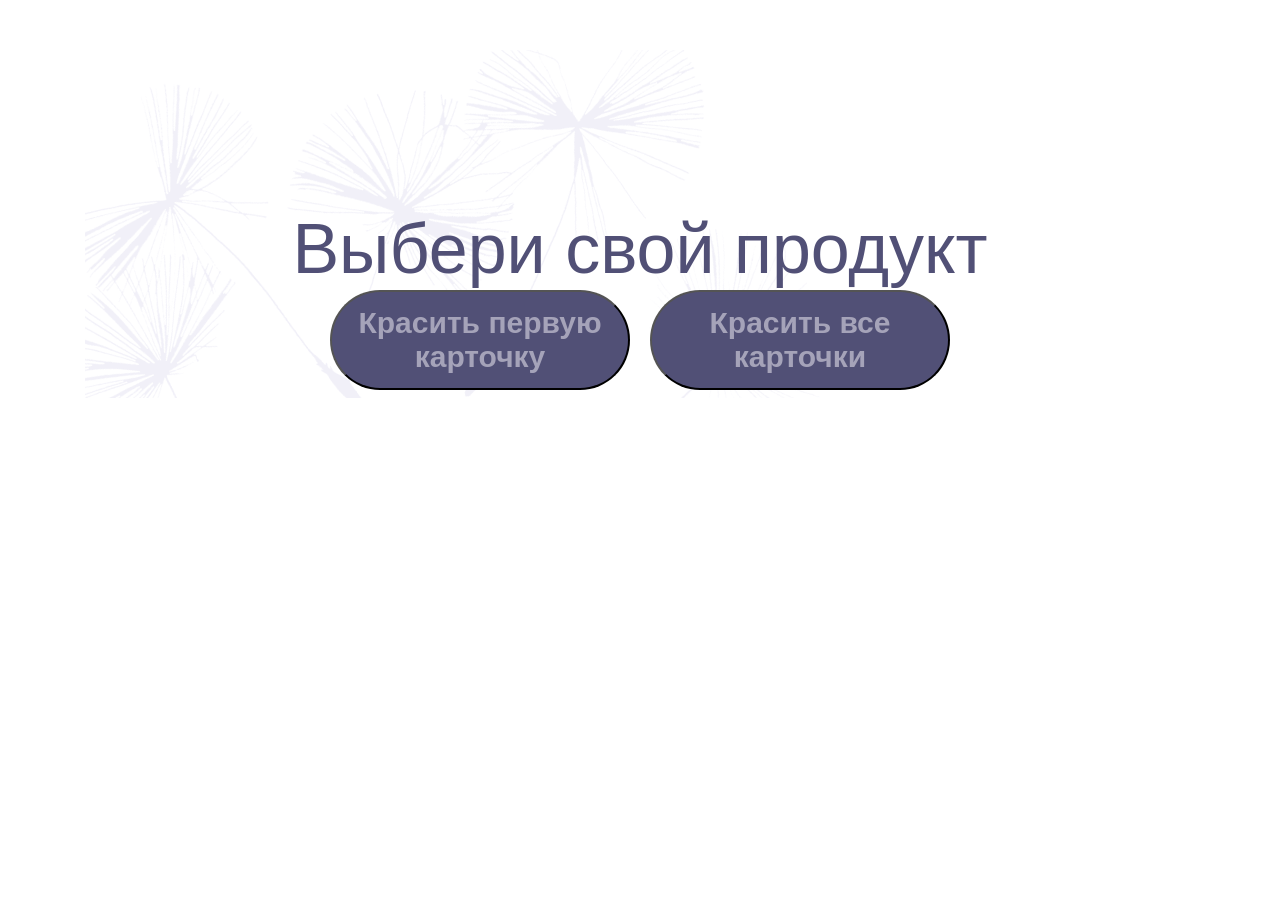
==== index.html @ 067d7fb9 "изменил подход указание пути для фотографии и исправил остальные ошибки" ====
<!DOCTYPE html> 
<html lang="ru">
<head>
    <meta charset="UTF-8">
    <meta name="viewport" content="width=device-width, initial-scale=1.0">
    <title>ПРОДУКТЫ</title>
    <link rel="stylesheet" href="style.css">
</head>

<body>
    <div class="media">
        <div class="header">
            <div class="media__dandelions"></div>
            <h1 class="title">Выбери свой продукт</h1>
        </div>
        <div class="media__button-container button-container">
            <button class="button-container__color-the-first-card button">Красить первую карточку</button>
            <button class="button-container__color-all-cards button">Красить все карточки</button>
        </div>
        <div class="container"></div>
        
        <template id="template">
            <div class="container__card card card-one">
                <img class="card__productimage" src="images/moisturizing-mousse.jpg" alt="Продукт 1">
                <p class="card__category"></p>
                <h2 class="card__name"></h2>
                <p class="card__description"></p>
                <div class="card__ingredient-box ingredient-box">
                    <span class="ingredient-box__ingredient-text"></span>
                    <ul class="ingredient-box__ingredient-list ingredient-list">
                    </ul>
                </div>
                <div class="card__price-box price-box">
                    <b class="price-box__text">Цена</b>
                    <span class="price-box__cost"></span>
                </div>
            </div>
        </template>
    </div>
    <script src="main.js"></script>
    <script src="homework-7.js"></script>
    <script src="homework-8.js"></script>
    <script src="homework-9.js" type="module"></script>
    <script src="homework-10.js" type="module"></script>
</body>
---- style.css ----
body {
    display: flex;
    justify-content: center;
    font-family: 'Montserrat', sans-serif;
    font-size: 13px;
    font-weight: 400;
    color: #515076;
    width: fit-content;
    padding: 0 85px 116px 85px;
    margin: auto;
    line-height: 18px;
}

.title {
    text-align: center;
    line-height: 78px;
    font-size: 70px;
    font-weight: 400;
    margin-top: 210px;
    margin-bottom: 110px;
    position: relative;
    z-index: 1;
}

.media {
    margin: auto 0;
    overflow: hidden;
    position: relative;
}

.media__dandelions {
    background-image: url("images/dandelions.png");
    background-repeat: no-repeat;
    position: absolute;
    top: 0;
    left: -40px;
    margin-top: 50px;
    width: 790px;
    height: 697px;
}

.button-container {
    display: flex;
    justify-content: center;
    gap: 20px;
    width: 1110px;
    position: absolute;
    z-index: 2;
    top: 290px;
}

.button {
    background-color: #515076;
    color: #A5A3B9;
    cursor: pointer;
    height: 100px;
    width: 300px;
    border-radius: 99px;
    font-weight: bold;
    font-size: 30px;
}

.button:active {
    color: #c3c1d7;
    background-color: #7d7bb3;
    border: 4px solid #515076;
}

.container {
    display: flex;
    flex-wrap: wrap;
    gap: 45px;
    width: 1110px;
    box-sizing: content-box;
    justify-content: center;
    flex: 0 0 33%;
    overflow: hidden;
    z-index: 1;
}

.container__card {
    display: flex;
    flex-direction: column;
    box-sizing: border-box;
    background-color: #F7F7FA;
    padding: 25px;
    width: 340px;
    z-index: 1;
    box-shadow: 2px 2px 10px 0 #5150761A;
}

.card__productimage {
    margin: 0 0 30px 0;
    box-sizing: content-box;
    width: 290px;
    height: 245px;
}

.card__category {
    color: #A5A3B9;
    margin: 0 0 5px 0;
    line-height: 24px;
    font-size: 12px;
    font-weight: 400;
}

.card__name {
    line-height: 27px;
    font-size: 20px;
    font-weight: 700;
    margin: 0 0 5px 0;
    color: rgba(81, 80, 118, 1);
}

.card__description {
    line-height: 18px;
    font-size: 13px;
    font-weight: 400px;
    margin: 0 0 15px 0;
}

.ingredient-box {
    padding: 0 38px 0 0;
}

.ingredient-box__ingredient-text {
    display: block;
    margin-bottom: 5px;
}

.ingredient-list {
    padding: 0;
    margin: 0 0 25px 0;
    list-style-type: circle;
    list-style-position: inside;
}

.ingredient-list__component {
    margin: 0 0 5px 0;
}

.ingredient-list__component:last-child {
    margin-bottom: 25px;
}

.price-box {
    display: flex;
    justify-content: space-between;
    font-size: 20px;
    line-height: 24px;
    margin-top: auto;
}

.price-box__text {
    font-weight: 700;
    line-height: 24px;
    font-size: 20px;
}

.price-box__cost {
    font-weight: 400;
    line-height: 24px;
    font-size: 20px;
}

.yellow-background {
    background-color: yellow;
}

.tomato-background {
    background-color: tomato;
}
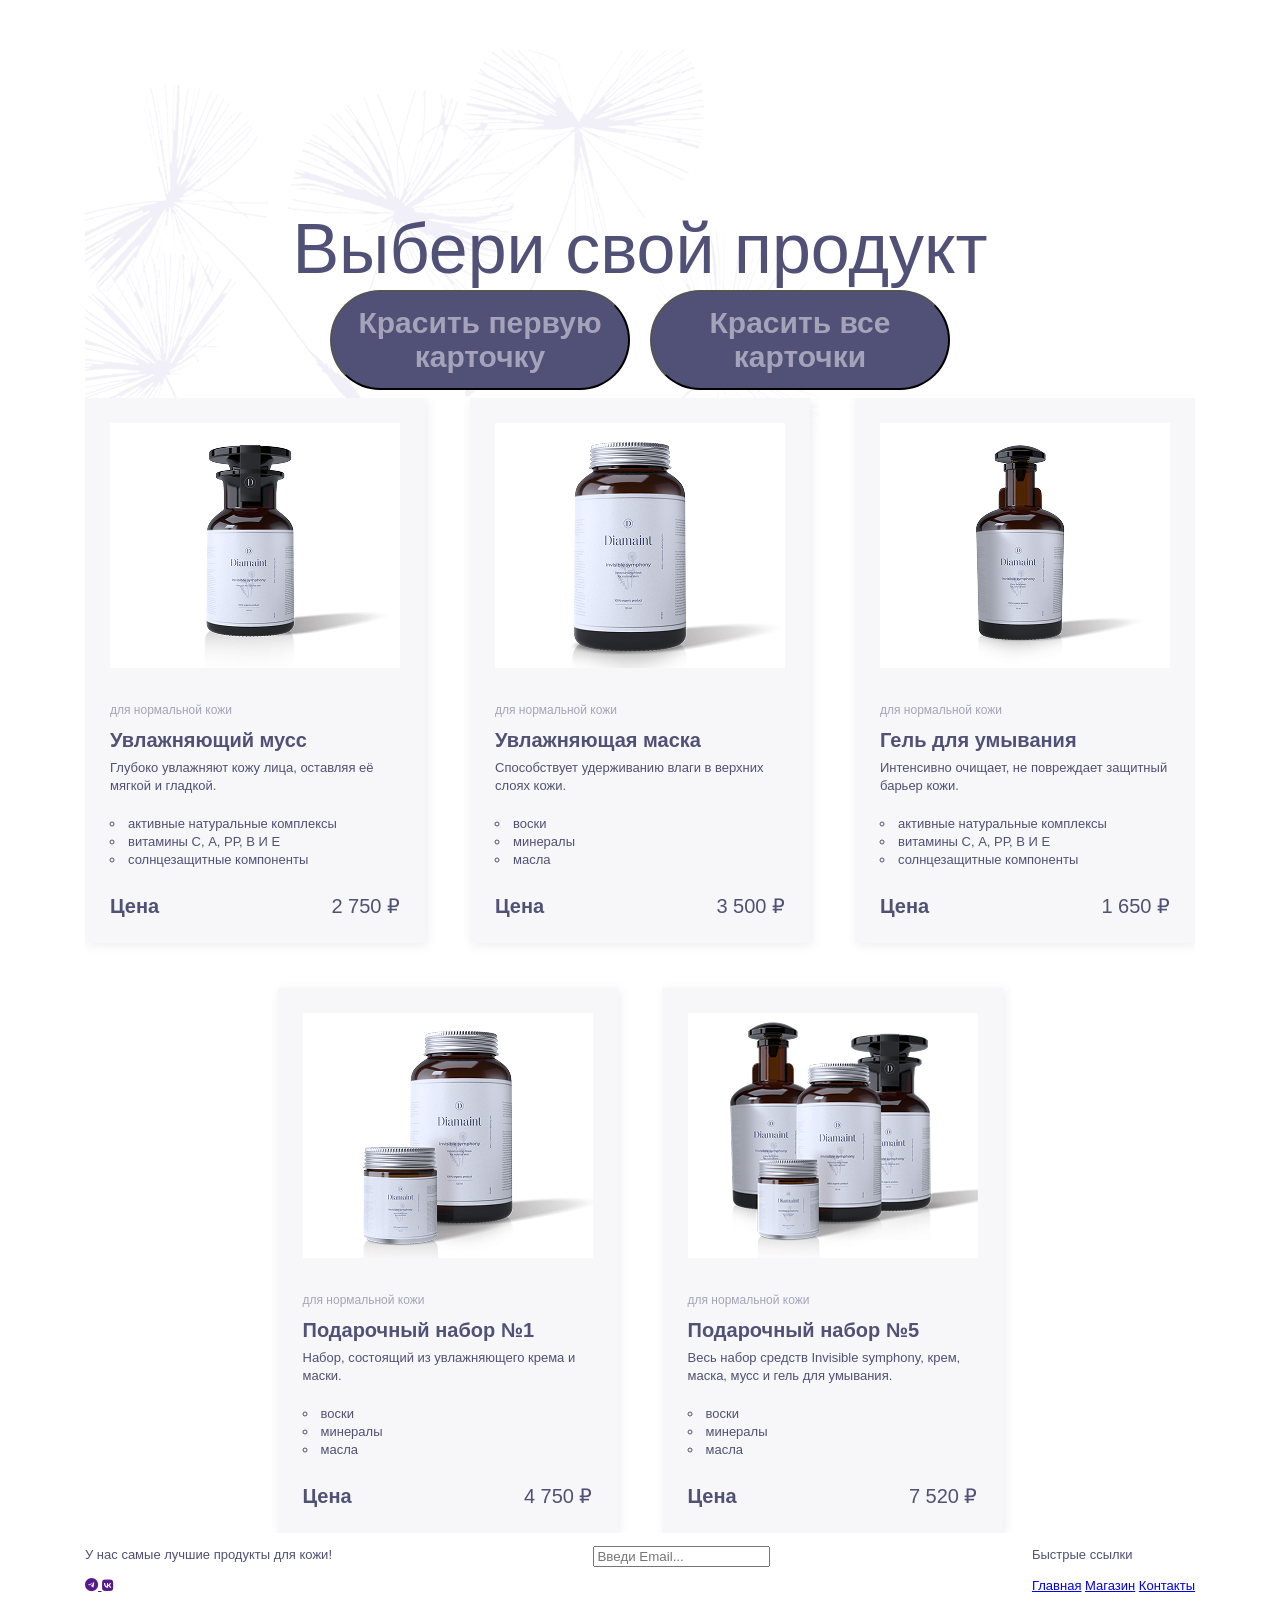
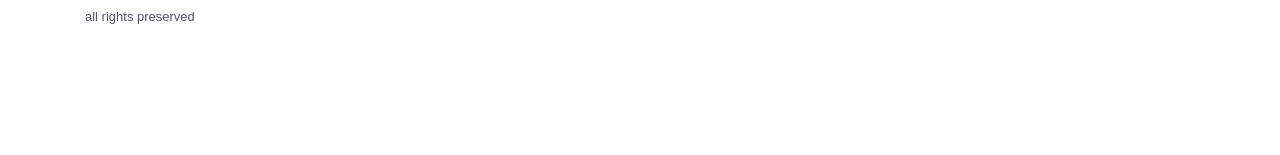
==== commit 5301275e: "первый коммит" ====
--- a/index.html
+++ b/index.html
@@ -5,6 +5,7 @@
     <meta name="viewport" content="width=device-width, initial-scale=1.0">
     <title>ПРОДУКТЫ</title>
     <link rel="stylesheet" href="style.css">
+    <link rel="stylesheet" href="https://cdnjs.cloudflare.com/ajax/libs/font-awesome/6.5.1/css/all.min.css">
 </head>
 
 <body>
@@ -37,9 +38,40 @@
             </div>
         </template>
     </div>
+    <footer class="footer">
+        <section class="footer__sectiion">
+            <article class="footer__information">
+                <p class="footer__title"></p>
+                <p class="footer__description">У нас самые лучшие продукты для кожи!</p>
+                <a href="">
+                    <i class="fa-brands fa-telegram fa-solid"></i>
+                </a>
+                <a href="">
+                    <i class="fa-brands fa-vk"></i>
+                </a>
+            </article>
+
+            <article class="footer__subscription">
+                <p class="footer__newsletter"></p>
+                <input type="email" placeholder="Введи Email...">
+
+            </article>
+
+            <article>
+                <nav class="footer-nav">
+                    <p class="footer-nav__title">Быстрые ссылки</p>
+                    <a class="link" href="#">Главная</a>
+                    <a class="link" href="#">Магазин</a>
+                    <a class="link" href="#">Контакты</a>
+                </nav>
+            </article>
+        </section>
+        <p class="footer__copiright">all rights preserved</p>
+    </footer>
     <script src="main.js"></script>
     <script src="homework-7.js"></script>
     <script src="homework-8.js"></script>
     <script src="homework-9.js" type="module"></script>
     <script src="homework-10.js" type="module"></script>
+    <script src="homework-10.js" type="module"></script>
 </body>
--- a/style.css
+++ b/style.css
@@ -1,6 +1,7 @@
 body {
     display: flex;
     justify-content: center;
+    flex-direction: column;
     font-family: 'Montserrat', sans-serif;
     font-size: 13px;
     font-weight: 400;
@@ -169,4 +170,11 @@
 
 .tomato-background {
     background-color: tomato;
-}+}
+
+
+.footer__sectiion {
+    display: flex;
+    justify-content: space-between;
+}
+
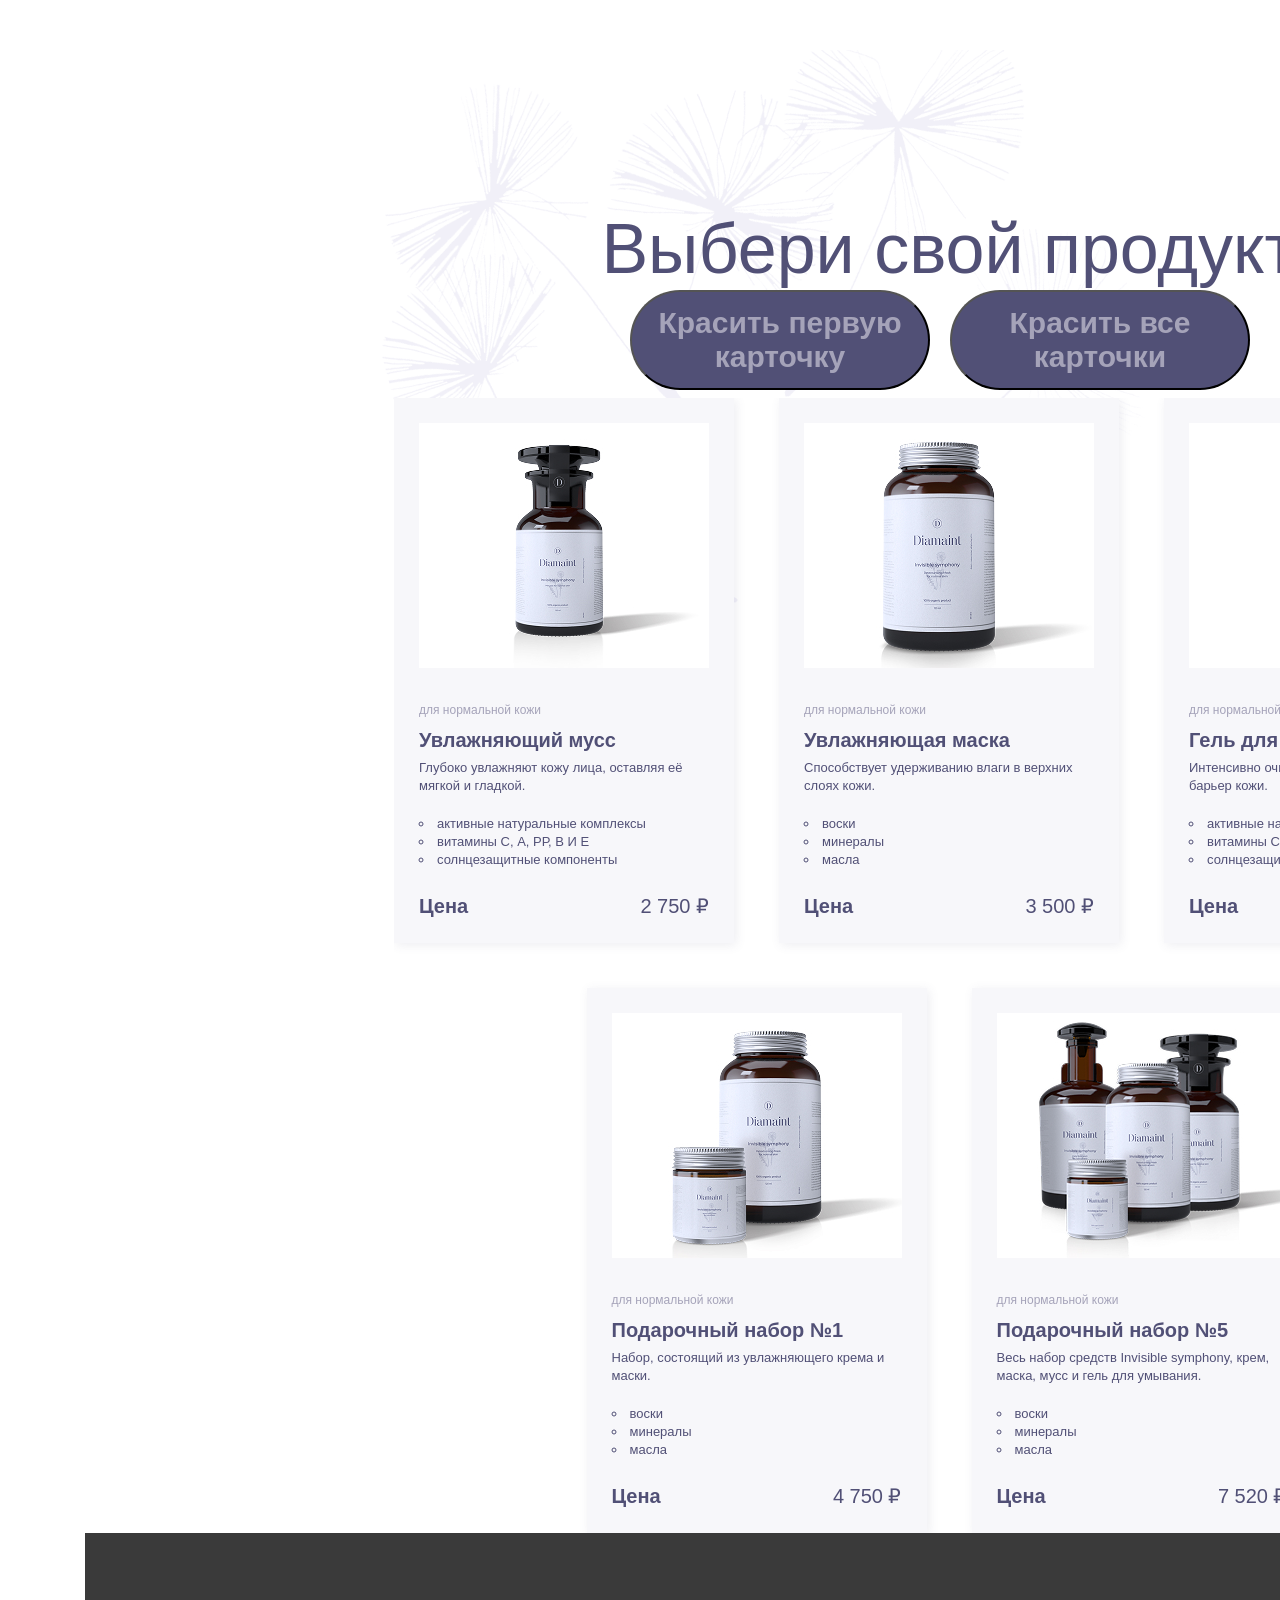
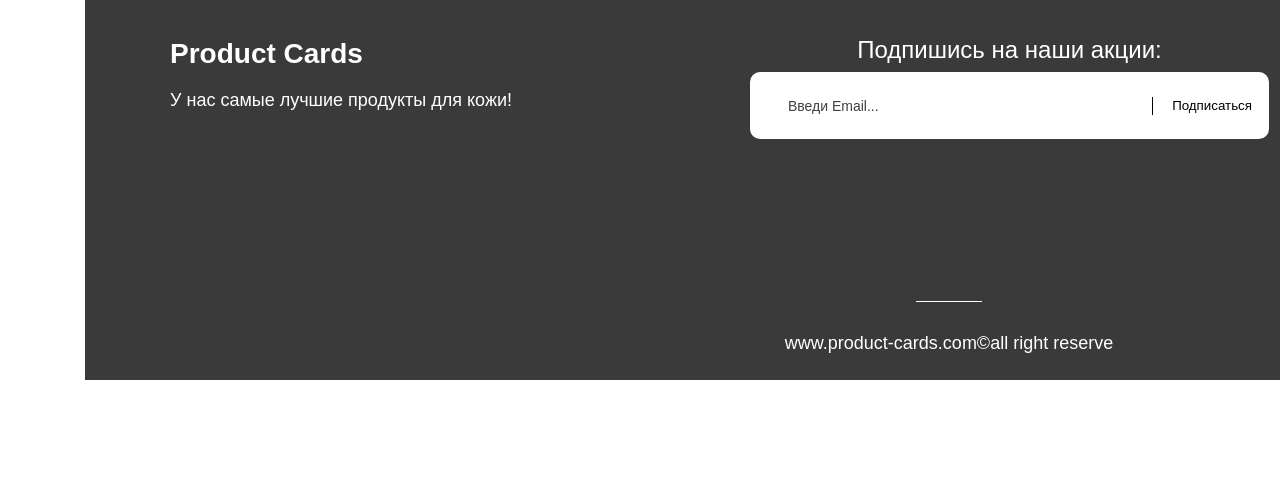
==== commit 87efd2e0: "добавил футер и модальное окно" ====
--- a/index.html
+++ b/index.html
@@ -5,6 +5,7 @@
     <meta name="viewport" content="width=device-width, initial-scale=1.0">
     <title>ПРОДУКТЫ</title>
     <link rel="stylesheet" href="style.css">
+    <link rel="stylesheet" href="modal.css">
     <link rel="stylesheet" href="https://cdnjs.cloudflare.com/ajax/libs/font-awesome/6.5.1/css/all.min.css">
 </head>
 
@@ -13,6 +14,7 @@
         <div class="header">
             <div class="media__dandelions"></div>
             <h1 class="title">Выбери свой продукт</h1>
+            <button class="regisrtation-button">Регистрация</button>
         </div>
         <div class="media__button-container button-container">
             <button class="button-container__color-the-first-card button">Красить первую карточку</button>
@@ -39,39 +41,95 @@
         </template>
     </div>
     <footer class="footer">
-        <section class="footer__sectiion">
-            <article class="footer__information">
-                <p class="footer__title"></p>
+        <section class="footer__section">
+            <div class="footer__information">
+                <p class="footer__title">Product Cards</p>
                 <p class="footer__description">У нас самые лучшие продукты для кожи!</p>
-                <a href="">
-                    <i class="fa-brands fa-telegram fa-solid"></i>
+                <a href="#">
+                    <img class="footer__telegram-logo logo" src="images/telegram-logo.png"></img>
                 </a>
-                <a href="">
-                    <i class="fa-brands fa-vk"></i>
+                <a href="#">
+                    <img class="footer__wk-logo logo" src="images/wk-logo.png"></img>
                 </a>
-            </article>
+            </div>
 
-            <article class="footer__subscription">
-                <p class="footer__newsletter"></p>
-                <input type="email" placeholder="Введи Email...">
+            <div class="footer__subscription">
+                <p class="footer__newsletter">Подпишись на наши акции:</p>
+                <form class="footer__form" action="">
+                    <input id="input" type="text" placeholder="Введи Email...">
+                    <button type="submit" class="footer__button">Подписаться</button>
+                </form> 
+                <p class="footer__error-massage"></p>
+            </div>
 
-            </article>
 
-            <article>
                 <nav class="footer-nav">
                     <p class="footer-nav__title">Быстрые ссылки</p>
                     <a class="link" href="#">Главная</a>
                     <a class="link" href="#">Магазин</a>
                     <a class="link" href="#">Контакты</a>
                 </nav>
-            </article>
+
         </section>
-        <p class="footer__copiright">all rights preserved</p>
+        <p class="footer__copyright">www.product-cards.com©all right reserve</p>
     </footer>
+
+    <div class="big-container">
+        <div class="modal">
+            <button class="modal__exit-button">x</button>
+            <form class="modal__form" action="">
+            <p class="modal__title">Создание аккаунта</p>
+            <p class="modal__title-description">Наполните форму ниже чтобы зарегистрироваться</p>
+            <div>
+                <p class="modal__description-of-input">Имя</p>
+                <input name="userName" placeholder="Умар" class="inputs" type="text" required>
+            </div>
+                    
+            <div>
+                <p class="modal__description-of-input">Фамилия</p>
+                <input name="surname" placeholder="Умаров" class="inputs" type="text" required>
+            </div>
+
+            <div>
+                <p class="modal__description-of-input">Дата рождение</p>
+                <input name="birthday" class="inputs" type="date" required min="1930-01-01" max="2020-01-01">
+            </div>
+
+            <div>
+                <p class="modal__description-of-input">Электроння почта</p>
+                <input name="email" placeholder="umar@gmail.com" class="inputs" type="email" required>
+            </div>
+
+            <div>
+                <p class="modal__description-of-input">Логин</p>
+                <input name="login" class="inputs" type="text" required minlength="3" maxlength="20">
+            </div>
+
+            <div>
+                <p class="modal__description-of-input">Пароль</p>
+                <p class="incorrect-password error-message-password"></p>
+                <input name="password" class="inputs password" type="password" required minlength="6" maxlength="20">
+            </div>
+
+            <div>
+                <p class="modal__description-of-input">Повторите пароль</p>
+                <p class="incorrect-repeat-password error-message-password2"></p>
+                <input class="inputs repeat-password" type="password" required minlength="6" maxlength="20">
+            </div>
+
+            <button class="modal__registr-btn" type="submit">Зарегистрироваться</button>
+
+            </form>
+        </div>
+    </div>
+
+    <div class="overlay"></div>
+
     <script src="main.js"></script>
     <script src="homework-7.js"></script>
     <script src="homework-8.js"></script>
     <script src="homework-9.js" type="module"></script>
     <script src="homework-10.js" type="module"></script>
     <script src="homework-10.js" type="module"></script>
+    <script src="homework-11.js" type="module"></script>
 </body>
--- a/style.css
+++ b/style.css
@@ -34,7 +34,7 @@
     background-repeat: no-repeat;
     position: absolute;
     top: 0;
-    left: -40px;
+    left: 280px;
     margin-top: 50px;
     width: 790px;
     height: 697px;
@@ -42,6 +42,7 @@
 
 .button-container {
     display: flex;
+    margin-left: 300px;
     justify-content: center;
     gap: 20px;
     width: 1110px;
@@ -72,6 +73,7 @@
     flex-wrap: wrap;
     gap: 45px;
     width: 1110px;
+    margin: auto;
     box-sizing: content-box;
     justify-content: center;
     flex: 0 0 33%;
@@ -172,9 +174,167 @@
     background-color: tomato;
 }
 
-
-.footer__sectiion {
-    display: flex;
+.footer {
+    display: flex;
+    flex-direction: column;
+    justify-content: flex-end;
+    background-color: rgba(58, 58, 58, 1);
+    color: rgba(255, 255, 255, 1);
+    font-weight: 400;
+    font-size: 18px;
+    height: 447px;
+    width: 1728px;
+}
+.footer__section {
+    display: flex;
+    margin-left: 85px;
+    margin-top: 85px;
+    margin-bottom: 135px;
+    padding-right: 75px;
     justify-content: space-between;
 }
 
+
+input {
+    width: 477px;
+    height: 61px;
+    border-radius: 10px;
+    border: 0;
+    font-size: 14px;
+    padding-left: 36px;
+    border: 2px solid rgb(255, 255, 255);
+    outline: none;
+}
+
+.input-error {
+    border: 2px solid red;
+}
+
+input::placeholder {
+    font-size: 14px;
+    font-weight: 500px;
+    color: rgba(0, 0, 0, 0.75);
+}
+
+.footer__form {
+    display: flex;
+    flex-direction: column;
+    align-items: center;
+    justify-content: center;
+    position: relative;
+}
+
+.footer__button {
+    position: absolute;
+    right: 0;
+    height: 63px;
+    padding-right: 15px;
+    padding-left: 20px;
+    border-radius: 10px;
+    border: 0;
+    margin: 0 2px 0 0;
+    background-color: rgba(255, 255, 255, 1);
+}
+
+.footer__button::before {
+    content:"";
+    position: absolute;
+    left: 0;
+    top: 50%;
+    transform: translateY(-50%);
+    height: 18px;
+    width: 1px;
+    background-color: rgba(0, 0, 0, 1);
+}
+
+.footer__subscription {
+    display: flex;
+    flex-direction: column;
+    align-items: center;
+    position: absolute;
+    left: 750px;
+}
+
+.footer__newsletter {
+    font-size: 24px;
+    font-weight: 400;
+    margin-bottom: 13px;
+}
+
+.footer__title {
+    font-size: 28px;
+    font-weight: 800;
+}
+
+.footer-nav {
+    display: flex;
+    flex-direction: column;
+}
+
+a:not(:last-child) {
+    margin-bottom: 17px;
+}
+
+a {
+    color: rgba(255, 255, 255, 1);
+    text-decoration: none;
+}
+
+.footer-nav__title {
+    margin-bottom: 23px;
+    font-size: 20px;
+    font-weight: 500;
+}
+
+.logo {
+    width: 24px;
+    height: 14px;
+}
+
+.logo:not(.footer__wk-logo) {
+    margin-right: 30.5px;
+}
+
+.footer__copyright {
+    position: relative;
+    align-self: center;
+    margin: 0 0 28px 0;
+    padding-top: 33px;
+}
+
+.footer__copyright::before {
+    content:"";
+    position: absolute;
+    left: 50%;
+    top: 0;
+    transform: translateX(-50%);
+    height: 1px;
+    width: 66px;
+    background-color: white;
+}
+
+.footer__error-massage {
+    color: rgb(255, 0, 0);
+    margin: 5px 0 0 0 ;
+    padding-left: 10px;
+    align-self: self-start;
+    font-size: 10px;
+    font-weight: 100;
+}
+
+.regisrtation-button {
+    position: absolute;
+    top: 150px;
+    right: 100px;
+    width: 220px;
+    height: 50px;
+    border-radius: 40px;
+    font-weight: 700;
+    background-color: rgb(117, 186, 38);
+    transition: transform 0.1s ease-in-out;
+    border: 4px solid rgb(137, 137, 137);
+}
+
+.regisrtation-button:active {
+    transform: scale(0.97);
+}
--- a/modal.css
+++ b/modal.css
@@ -0,0 +1,143 @@
+.big-container {
+    font-family: Arial, Helvetica, sans-serif;
+    display: flex;
+    flex-direction: column;
+    justify-content: center;
+    align-items: center;
+    position: absolute;
+    z-index: 3;
+    right: 650px;
+}
+.modal {
+    position: fixed;
+    display: none;
+    background-color: white;
+    border-radius: 30px;
+    top: 150px;
+    right: 650px;
+}
+
+.modal__form {
+    display: flex;
+    flex-direction: column;
+    align-items: center;
+    gap: 30px;
+    box-shadow: 0px 0px 10px rgb(121, 90, 141);
+    border-radius: 30px;
+    width: 800px;
+    height: 1000px;
+}
+
+
+.inputs {
+    width: 650px;
+    height: 40px;
+    border-radius: 10px;
+    border: 0;
+    padding-left: 20px ;
+    font-size: 25px;
+    font-weight: 700;
+    box-shadow: 0 0px 3px rgb(121, 90, 141);
+}
+
+.modal__description-of-input {
+    font-size: 20px;
+    font-weight: 700;
+    margin: 5px;
+    padding-left: 10px;
+    color: rgb(54, 54, 54);
+}
+
+.modal__registr-btn {
+    width: 670px;
+    height: 50px;
+    border-radius: 10px;
+    border: 0;
+    margin: 25px 0 0 0 ;
+    padding-left: 20px ;
+    font-size: 25px;
+    font-weight: 500;
+    color: aliceblue;
+    box-shadow: 0 0px 3px rgb(121, 90, 141);
+    background-color: mediumpurple;
+}
+
+.modal__registr-btn:active {
+    background-color: rgb(158, 125, 224);
+}
+
+.modal__title {
+    font-weight: 900;
+    font-size: 40px;
+    margin: 50px 0 60px 0;
+}
+
+.modal__title-description {
+    font-size: 20px;
+    font-weight: 400;
+    position: absolute;
+    top: 80px;
+}
+
+.modal__exit-button {
+    font-family: system-ui, -apple-system, BlinkMacSystemFont, 'Segoe UI', Roboto, Oxygen, Ubuntu, Cantarell, 'Open Sans', 'Helvetica Neue', sans-serif;
+    width: 50px;
+    display: flex;
+    justify-content: center;
+    align-items: center;
+    font-size: 40px;
+    font-weight: 100;
+    height: 50px;
+    border-radius: 99px;
+    background-color: rgb(183, 131, 222);
+    border: 0;
+    position: absolute;
+    right: 15px;
+    top: 15px;
+    color: aliceblue;
+    padding-bottom: 10px;
+    transition: transform 30ms ease-in-out;
+    box-shadow: 0 0px 6px rgb(121, 90, 141);
+}
+
+.modal__exit-button:active {
+    transform: scale(0.95);
+}
+
+.overlay{
+    display: none;
+    background-color: rgba(0, 0, 0, 0.5);
+    width: 100%;
+    height: 100%;
+    position: fixed;
+    top: 0;
+    left: 0;
+    z-index: 2;
+}
+
+.inputs::placeholder {
+    color: rgb(180, 180, 180);
+}
+
+.error-inputs {
+    border: 2px solid red;
+}
+
+.error-message-password {
+    position: absolute;
+    right: 70px;
+    bottom: 200px;
+    color: red;
+}
+
+.error-message-password2 {
+    position: absolute;
+    right: 70px;
+    bottom: 300px;
+    color: red;
+}
+
+.error-password {
+    box-shadow: 0 0px 20px rgb(255, 0, 0);
+
+}
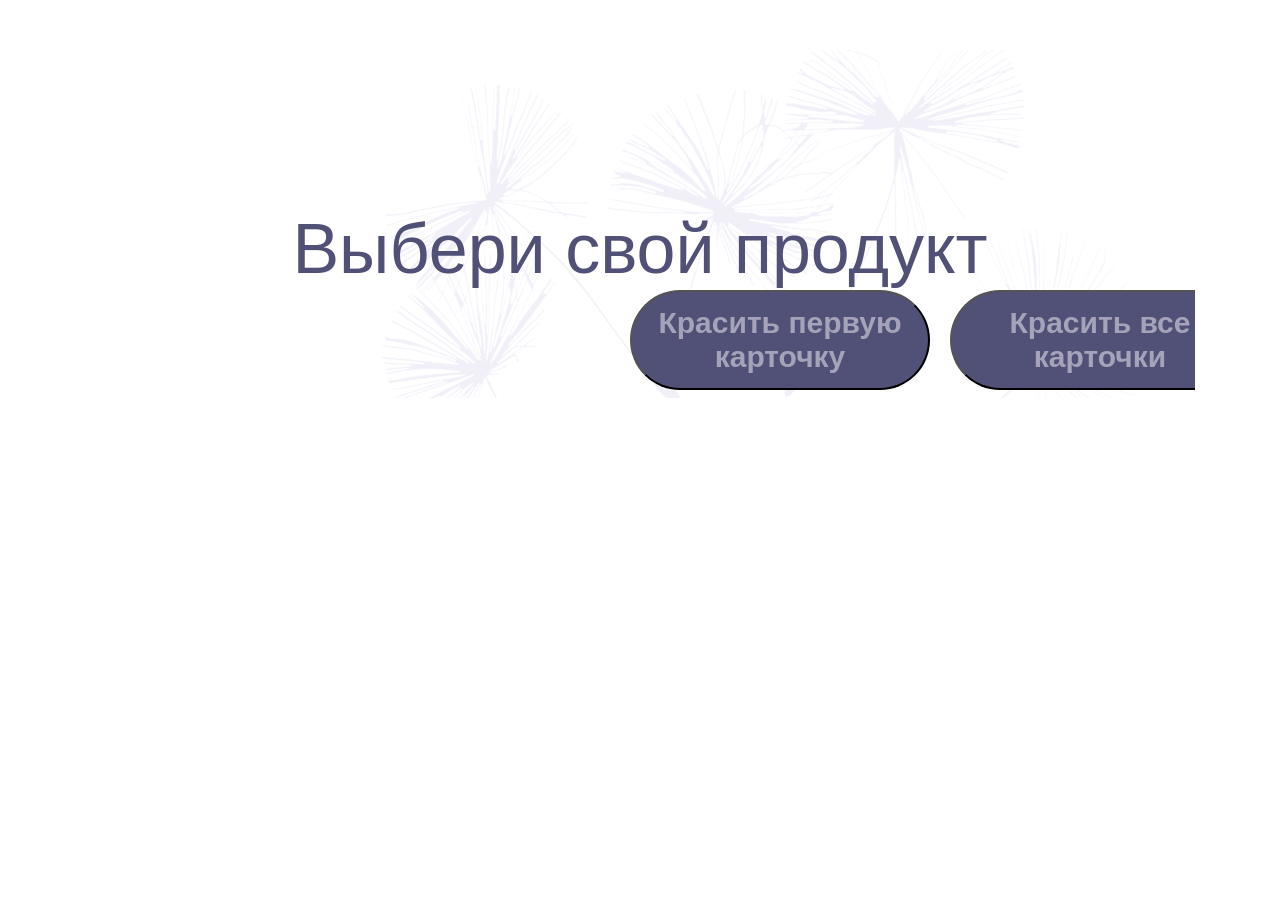
==== commit b8f6defd: "Merge pull request #13 from StrMuslim/feature/10-homework (Homework №10):  Rendered cards on the pag" ====
--- a/index.html
+++ b/index.html
@@ -5,8 +5,6 @@
     <meta name="viewport" content="width=device-width, initial-scale=1.0">
     <title>ПРОДУКТЫ</title>
     <link rel="stylesheet" href="style.css">
-    <link rel="stylesheet" href="modal.css">
-    <link rel="stylesheet" href="https://cdnjs.cloudflare.com/ajax/libs/font-awesome/6.5.1/css/all.min.css">
 </head>
 
 <body>
@@ -14,7 +12,6 @@
         <div class="header">
             <div class="media__dandelions"></div>
             <h1 class="title">Выбери свой продукт</h1>
-            <button class="regisrtation-button">Регистрация</button>
         </div>
         <div class="media__button-container button-container">
             <button class="button-container__color-the-first-card button">Красить первую карточку</button>
@@ -40,96 +37,9 @@
             </div>
         </template>
     </div>
-    <footer class="footer">
-        <section class="footer__section">
-            <div class="footer__information">
-                <p class="footer__title">Product Cards</p>
-                <p class="footer__description">У нас самые лучшие продукты для кожи!</p>
-                <a href="#">
-                    <img class="footer__telegram-logo logo" src="images/telegram-logo.png"></img>
-                </a>
-                <a href="#">
-                    <img class="footer__wk-logo logo" src="images/wk-logo.png"></img>
-                </a>
-            </div>
-
-            <div class="footer__subscription">
-                <p class="footer__newsletter">Подпишись на наши акции:</p>
-                <form class="footer__form" action="">
-                    <input id="input" type="text" placeholder="Введи Email...">
-                    <button type="submit" class="footer__button">Подписаться</button>
-                </form> 
-                <p class="footer__error-massage"></p>
-            </div>
-
-
-                <nav class="footer-nav">
-                    <p class="footer-nav__title">Быстрые ссылки</p>
-                    <a class="link" href="#">Главная</a>
-                    <a class="link" href="#">Магазин</a>
-                    <a class="link" href="#">Контакты</a>
-                </nav>
-
-        </section>
-        <p class="footer__copyright">www.product-cards.com©all right reserve</p>
-    </footer>
-
-    <div class="big-container">
-        <div class="modal">
-            <button class="modal__exit-button">x</button>
-            <form class="modal__form" action="">
-            <p class="modal__title">Создание аккаунта</p>
-            <p class="modal__title-description">Наполните форму ниже чтобы зарегистрироваться</p>
-            <div>
-                <p class="modal__description-of-input">Имя</p>
-                <input name="userName" placeholder="Умар" class="inputs" type="text" required>
-            </div>
-                    
-            <div>
-                <p class="modal__description-of-input">Фамилия</p>
-                <input name="surname" placeholder="Умаров" class="inputs" type="text" required>
-            </div>
-
-            <div>
-                <p class="modal__description-of-input">Дата рождение</p>
-                <input name="birthday" class="inputs" type="date" required min="1930-01-01" max="2020-01-01">
-            </div>
-
-            <div>
-                <p class="modal__description-of-input">Электроння почта</p>
-                <input name="email" placeholder="umar@gmail.com" class="inputs" type="email" required>
-            </div>
-
-            <div>
-                <p class="modal__description-of-input">Логин</p>
-                <input name="login" class="inputs" type="text" required minlength="3" maxlength="20">
-            </div>
-
-            <div>
-                <p class="modal__description-of-input">Пароль</p>
-                <p class="incorrect-password error-message-password"></p>
-                <input name="password" class="inputs password" type="password" required minlength="6" maxlength="20">
-            </div>
-
-            <div>
-                <p class="modal__description-of-input">Повторите пароль</p>
-                <p class="incorrect-repeat-password error-message-password2"></p>
-                <input class="inputs repeat-password" type="password" required minlength="6" maxlength="20">
-            </div>
-
-            <button class="modal__registr-btn" type="submit">Зарегистрироваться</button>
-
-            </form>
-        </div>
-    </div>
-
-    <div class="overlay"></div>
-
     <script src="main.js"></script>
     <script src="homework-7.js"></script>
     <script src="homework-8.js"></script>
     <script src="homework-9.js" type="module"></script>
     <script src="homework-10.js" type="module"></script>
-    <script src="homework-10.js" type="module"></script>
-    <script src="homework-11.js" type="module"></script>
 </body>
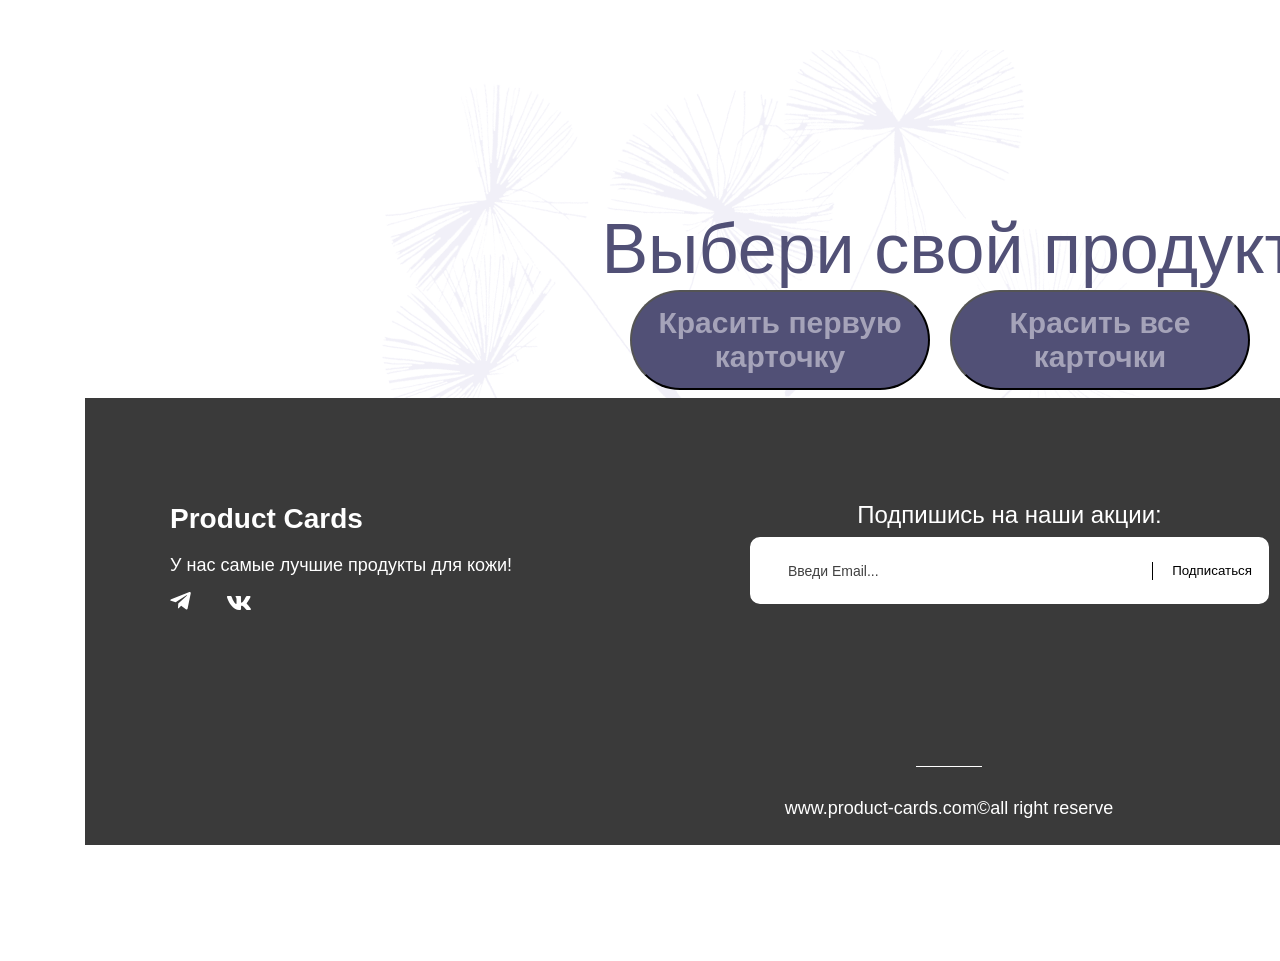
==== commit 803f17a6: "сохранил логотипов в формате svg, убрал лишние фонты, удалил лишние отступы, и др" ====
--- a/index.html
+++ b/index.html
@@ -5,6 +5,8 @@
     <meta name="viewport" content="width=device-width, initial-scale=1.0">
     <title>ПРОДУКТЫ</title>
     <link rel="stylesheet" href="style.css">
+    <link rel="stylesheet" href="modal.css">
+    <link rel="stylesheet" href="https://cdnjs.cloudflare.com/ajax/libs/font-awesome/6.5.1/css/all.min.css">
 </head>
 
 <body>
@@ -12,6 +14,7 @@
         <div class="header">
             <div class="media__dandelions"></div>
             <h1 class="title">Выбери свой продукт</h1>
+            <button class="regisrtation-button">Регистрация</button>
         </div>
         <div class="media__button-container button-container">
             <button class="button-container__color-the-first-card button">Красить первую карточку</button>
@@ -37,9 +40,96 @@
             </div>
         </template>
     </div>
+    <footer class="footer">
+        <section class="footer__section">
+            <div class="footer__information">
+                <p class="footer__title">Product Cards</p>
+                <p class="footer__description">У нас самые лучшие продукты для кожи!</p>
+                <a href="#">
+                    <img class="footer__telegram-logo logo" src="images/telegram-logo.svg">
+                </a>
+                <a href="#">
+                    <img class="footer__vk-logo logo" src="images/vk-logo.svg">
+                </a>
+            </div>
+
+            <div class="footer__subscription">
+                <p class="footer__newsletter">Подпишись на наши акции:</p>
+                <form class="footer__form" action="">
+                    <input id="input" type="text" placeholder="Введи Email...">
+                    <button type="submit" class="footer__button">Подписаться</button>
+                </form> 
+                <p class="footer__error-massage"></p>
+            </div>
+
+
+                <nav class="footer-nav">
+                    <p class="footer-nav__title">Быстрые ссылки</p>
+                    <a class="link" href="#">Главная</a>
+                    <a class="link" href="#">Магазин</a>
+                    <a class="link" href="#">Контакты</a>
+                </nav>
+
+        </section>
+        <p class="footer__copyright">www.product-cards.com©all right reserve</p>
+    </footer>
+
+    <div class="big-container">
+        <div class="modal">
+            <button class="modal__exit-button">x</button>
+            <form class="modal__form" action="">
+            <p class="modal__title">Создание аккаунта</p>
+            <p class="modal__title-description">Наполните форму ниже чтобы зарегистрироваться</p>
+            <div>
+                <p class="modal__description-of-input">Имя</p>
+                <input name="userName" placeholder="Умар" class="inputs" type="text" required>
+            </div>
+                    
+            <div>
+                <p class="modal__description-of-input">Фамилия</p>
+                <input name="surname" placeholder="Умаров" class="inputs" type="text" required>
+            </div>
+
+            <div>
+                <p class="modal__description-of-input">Дата рождение</p>
+                <input name="birthday" class="inputs" type="date" required min="1930-01-01" max="2020-01-01">
+            </div>
+
+            <div>
+                <p class="modal__description-of-input">Электроння почта</p>
+                <input name="email" placeholder="umar@gmail.com" class="inputs" type="email" required>
+            </div>
+
+            <div>
+                <p class="modal__description-of-input">Логин</p>
+                <input name="login" class="inputs" type="text" required minlength="3" maxlength="20">
+            </div>
+
+            <div>
+                <p class="modal__description-of-input">Пароль</p>
+                <p class="incorrect-password error-message-password"></p>
+                <input name="password" class="inputs password" type="password" required minlength="6" maxlength="20">
+            </div>
+
+            <div>
+                <p class="modal__description-of-input">Повторите пароль</p>
+                <p class="incorrect-repeat-password error-message-password2"></p>
+                <input class="inputs repeat-password" type="password" required minlength="6" maxlength="20">
+            </div>
+
+            <button class="modal__registr-btn" type="submit">Зарегистрироваться</button>
+
+            </form>
+        </div>
+    </div>
+
+    <div class="overlay"></div>
+
     <script src="main.js"></script>
     <script src="homework-7.js"></script>
     <script src="homework-8.js"></script>
     <script src="homework-9.js" type="module"></script>
     <script src="homework-10.js" type="module"></script>
+    <script src="homework-10.js" type="module"></script>
+    <script src="homework-11.js" type="module"></script>
 </body>
--- a/style.css
+++ b/style.css
@@ -337,4 +337,14 @@
 
 .regisrtation-button:active {
     transform: scale(0.97);
+}
+
+.footer__telegram-logo {
+    width: 21px;
+    height: 17.61px;
+}
+
+.footer__vk-logo {
+    width: 24px;
+    height: 14px;
 }
--- a/modal.css
+++ b/modal.css
@@ -0,0 +1,140 @@
+.big-container {
+    display: flex;
+    flex-direction: column;
+    justify-content: center;
+    align-items: center;
+    position: absolute;
+    z-index: 3;
+    right: 650px;
+}
+.modal {
+    position: fixed;
+    display: none;
+    background-color: white;
+    border-radius: 30px;
+    top: 150px;
+    right: 650px;
+}
+
+.modal__form {
+    display: flex;
+    flex-direction: column;
+    align-items: center;
+    gap: 30px;
+    box-shadow: 0px 0px 10px rgb(121, 90, 141);
+    border-radius: 30px;
+    width: 800px;
+    height: 1000px;
+}
+
+
+.inputs {
+    width: 650px;
+    height: 40px;
+    border-radius: 10px;
+    border: 0;
+    padding-left: 20px ;
+    font-size: 25px;
+    font-weight: 700;
+    box-shadow: 0 0px 3px rgb(121, 90, 141);
+}
+
+.modal__description-of-input {
+    font-size: 20px;
+    font-weight: 700;
+    margin: 5px;
+    padding-left: 10px;
+    color: rgb(54, 54, 54);
+}
+
+.modal__registr-btn {
+    width: 670px;
+    height: 50px;
+    border-radius: 10px;
+    border: 0;
+    margin: 25px 0 0 0 ;
+    padding-left: 20px ;
+    font-size: 25px;
+    font-weight: 500;
+    color: aliceblue;
+    box-shadow: 0 0px 3px rgb(121, 90, 141);
+    background-color: mediumpurple;
+}
+
+.modal__registr-btn:active {
+    background-color: rgb(158, 125, 224);
+}
+
+.modal__title {
+    font-weight: 900;
+    font-size: 40px;
+    margin: 50px 0 60px 0;
+}
+
+.modal__title-description {
+    font-size: 20px;
+    font-weight: 400;
+    position: absolute;
+    top: 80px;
+}
+
+.modal__exit-button {
+    width: 50px;
+    display: flex;
+    justify-content: center;
+    align-items: center;
+    font-size: 40px;
+    font-weight: 100;
+    height: 50px;
+    border-radius: 99px;
+    background-color: rgb(183, 131, 222);
+    border: 0;
+    position: absolute;
+    right: 15px;
+    top: 15px;
+    color: aliceblue;
+    padding-bottom: 10px;
+    transition: transform 30ms ease-in-out;
+    box-shadow: 0 0px 6px rgb(121, 90, 141);
+}
+
+.modal__exit-button:active {
+    transform: scale(0.95);
+}
+
+.overlay{
+    display: none;
+    background-color: rgba(0, 0, 0, 0.5);
+    width: 100%;
+    height: 100%;
+    position: fixed;
+    top: 0;
+    left: 0;
+    z-index: 2;
+}
+
+.inputs::placeholder {
+    color: rgb(180, 180, 180);
+}
+
+.error-inputs {
+    border: 2px solid red;
+}
+
+.error-message-password {
+    position: absolute;
+    right: 70px;
+    bottom: 200px;
+    color: red;
+}
+
+.error-message-password2 {
+    position: absolute;
+    right: 70px;
+    bottom: 300px;
+    color: red;
+}
+
+.error-password {
+    box-shadow: 0 0px 20px rgb(255, 0, 0);
+}
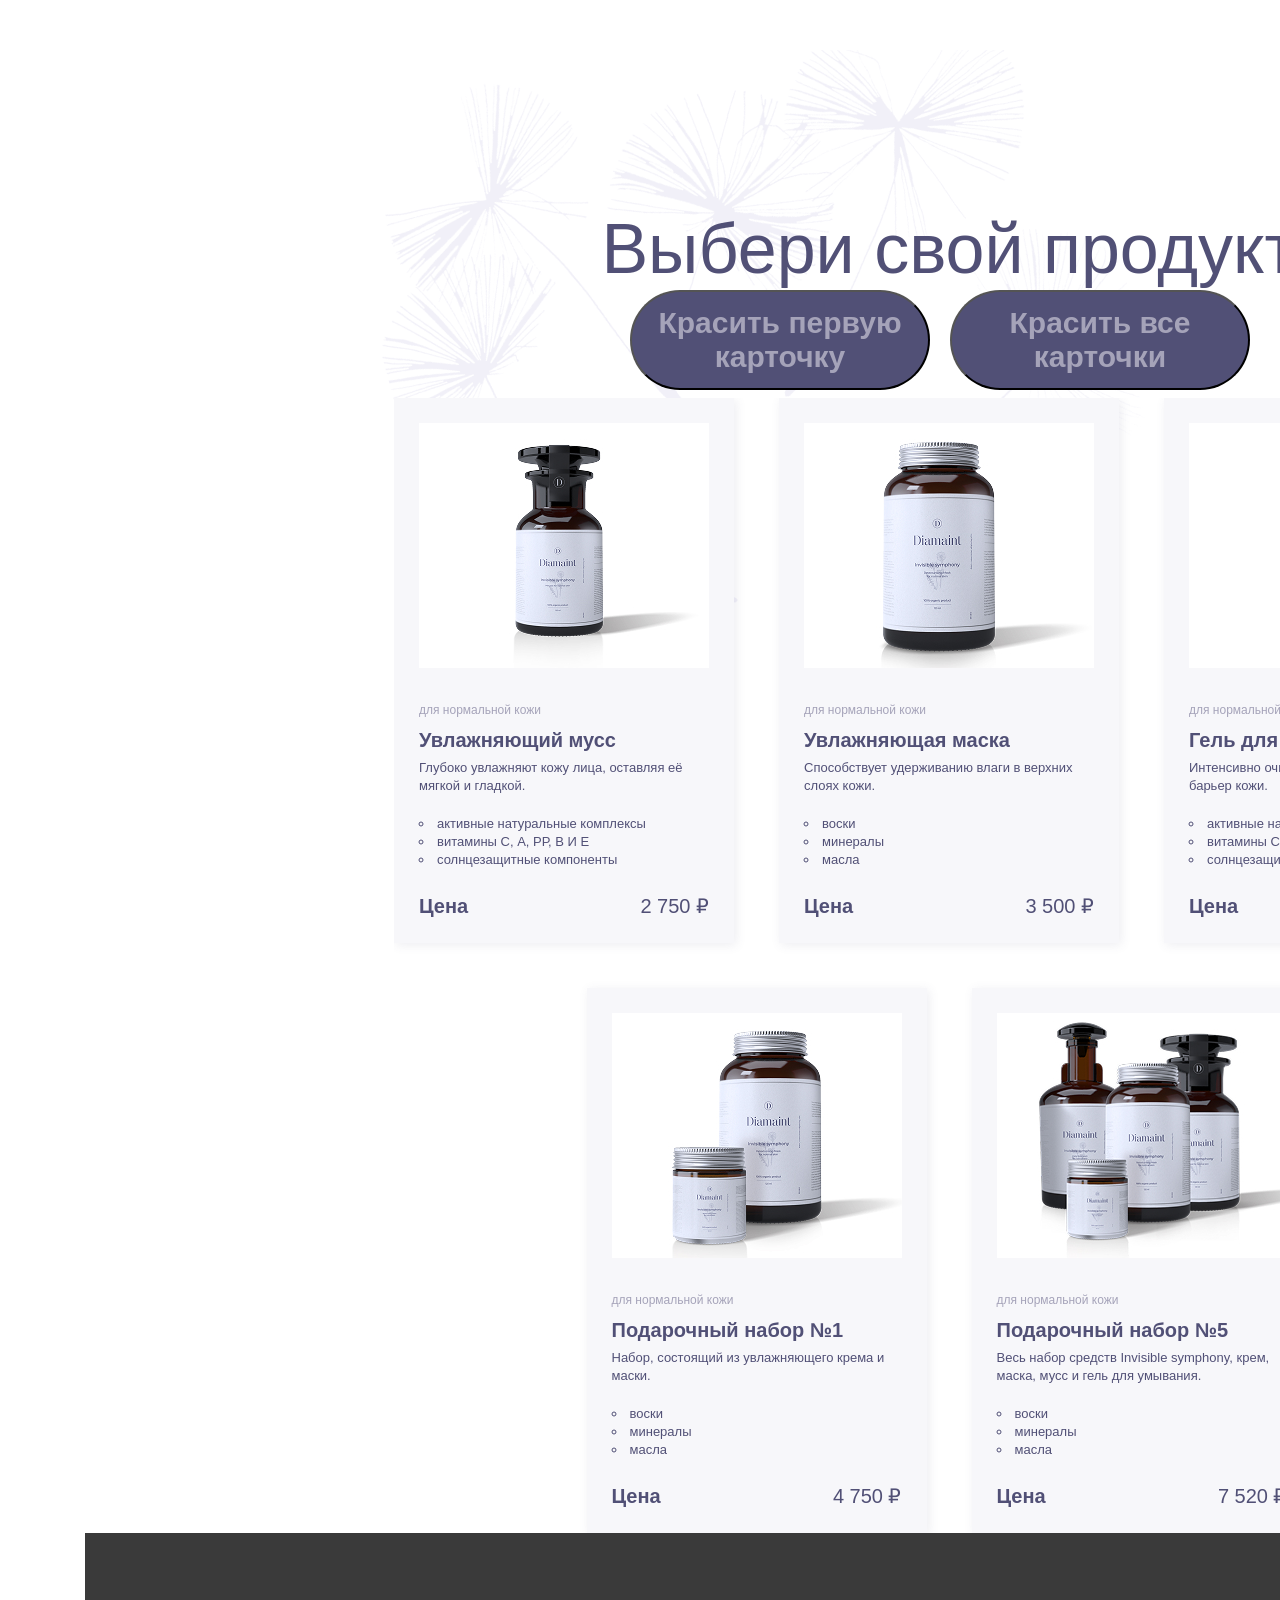
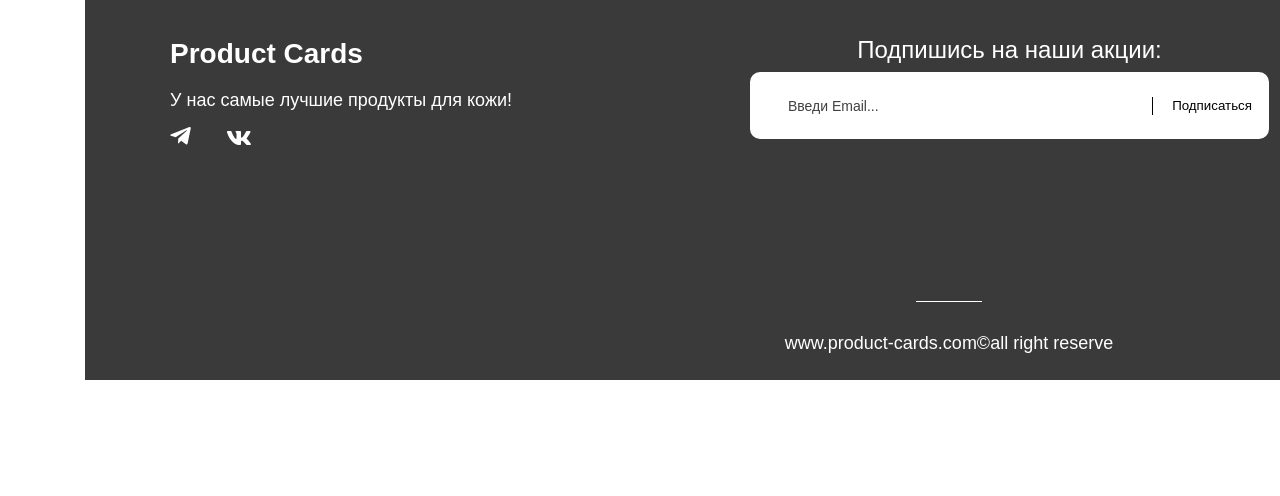
==== commit 577d3b35: "Merge pull request #14 from StrMuslim/feature/11-homework (Homework №11): Added footer and modal win" ====
(no text change in the page or its own stylesheets)
